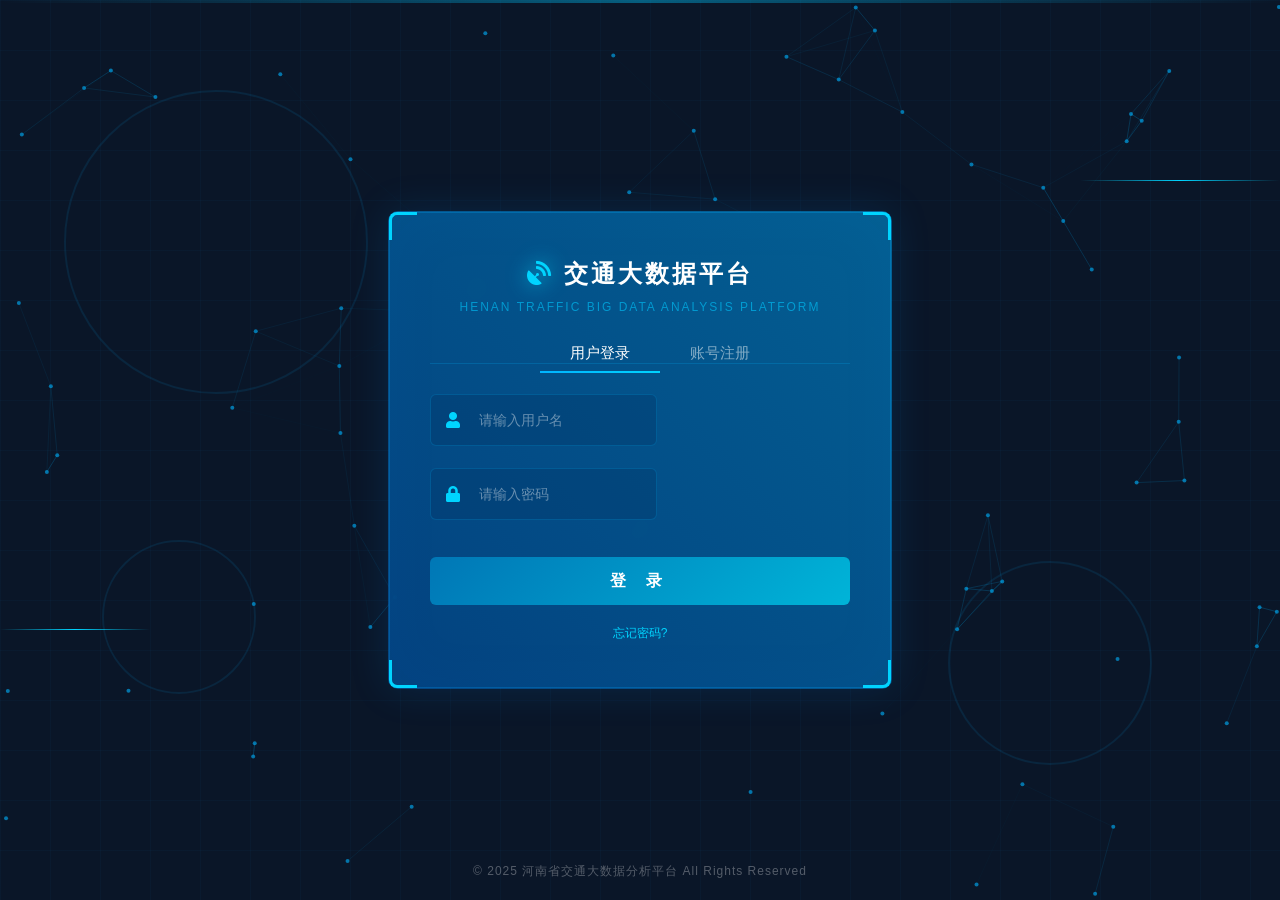
==== src/main/resources/static/login2.html @ 006fa654 "chore: initial commit - 河南省交通大数据分析平台" ====
<!doctype html>
<html>
<head>
    <meta charset="utf-8">
    <title>河南省交通大数据分析平台 - 用户登录</title>
    <meta name="viewport" content="width=device-width, initial-scale=1">
    <link rel="stylesheet" type="text/css" href="https://apps.bdimg.com/libs/bootstrap/3.3.4/css/bootstrap.css">
    <link rel="stylesheet" href="https://cdnjs.cloudflare.com/ajax/libs/font-awesome/5.15.4/css/all.min.css">
    <script src="js/jquery.min.js"></script>
    <script src="https://code.jquery.com/jquery-3.6.0.min.js"></script>

    <style>
        /* 全局样式重置与背景 */
        body, html {
            height: 100%;
            margin: 0;
            padding: 0;
            font-family: "Microsoft YaHei", sans-serif;
            overflow: hidden;
            background: linear-gradient(135deg, #0a1628 0%, #0d2137 50%, #0a1628 100%);
        }

        /* 动态粒子背景容器 */
        #canvas-bg {
            position: absolute;
            top: 0;
            left: 0;
            width: 100%;
            height: 100%;
            z-index: 1;
        }

        /* 网格背景 */
        .grid-bg {
            position: absolute;
            top: 0;
            left: 0;
            width: 100%;
            height: 100%;
            background-image: 
                linear-gradient(rgba(0, 180, 255, 0.03) 1px, transparent 1px),
                linear-gradient(90deg, rgba(0, 180, 255, 0.03) 1px, transparent 1px);
            background-size: 50px 50px;
            z-index: 2;
            pointer-events: none;
        }

        /* 扫描线动画 */
        .scan-line {
            position: absolute;
            top: 0;
            left: 0;
            width: 100%;
            height: 3px;
            background: linear-gradient(90deg, transparent, rgba(0, 200, 255, 0.4), transparent);
            animation: scanLine 4s linear infinite;
            z-index: 3;
            pointer-events: none;
        }

        @keyframes scanLine {
            0% { top: 0; opacity: 0; }
            10% { opacity: 1; }
            90% { opacity: 1; }
            100% { top: 100%; opacity: 0; }
        }

        /* 登录框主体容器 */
        .login-container {
            position: absolute;
            top: 50%;
            left: 50%;
            transform: translate(-50%, -50%);
            width: 420px;
            z-index: 10;
            padding: 45px 40px;
            background: rgba(8, 24, 48, 0.85);
            border: 1px solid rgba(0, 180, 255, 0.3);
            border-radius: 8px;
            box-shadow: 
                0 0 40px rgba(0, 150, 255, 0.15),
                inset 0 0 60px rgba(0, 100, 200, 0.05);
            backdrop-filter: blur(10px);
        }

        /* 发光边框动画 */
        .login-container::before {
            content: "";
            position: absolute;
            top: -2px;
            left: -2px;
            right: -2px;
            bottom: -2px;
            background: linear-gradient(45deg, #00b4ff, #0066cc, #00b4ff, #0066cc);
            background-size: 400% 400%;
            border-radius: 10px;
            z-index: -1;
            animation: glowBorder 3s ease infinite;
            opacity: 0.5;
        }

        @keyframes glowBorder {
            0%, 100% { background-position: 0% 50%; }
            50% { background-position: 100% 50%; }
        }

        /* 四角装饰 */
        .corner {
            position: absolute;
            width: 25px;
            height: 25px;
            border-color: #00d4ff;
            border-style: solid;
        }
        .corner-tl { top: -1px; left: -1px; border-width: 3px 0 0 3px; border-radius: 8px 0 0 0; }
        .corner-tr { top: -1px; right: -1px; border-width: 3px 3px 0 0; border-radius: 0 8px 0 0; }
        .corner-bl { bottom: -1px; left: -1px; border-width: 0 0 3px 3px; border-radius: 0 0 0 8px; }
        .corner-br { bottom: -1px; right: -1px; border-width: 0 3px 3px 0; border-radius: 0 0 8px 0; }

        /* 标题样式 */
        .header-title {
            text-align: center;
            color: #fff;
            font-size: 24px;
            font-weight: 600;
            margin-bottom: 10px;
            letter-spacing: 3px;
        }

        .header-title i {
            color: #00d4ff;
            margin-right: 10px;
            text-shadow: 0 0 20px rgba(0, 212, 255, 0.8);
        }

        .header-subtitle {
            text-align: center;
            color: rgba(0, 200, 255, 0.6);
            font-size: 12px;
            margin-bottom: 30px;
            letter-spacing: 2px;
        }

        /* Tab 切换 */
        .nav-tabs {
            border-bottom: 1px solid rgba(0, 180, 255, 0.2);
            margin-bottom: 30px;
            display: flex;
            justify-content: center;
        }

        .nav-tabs > li {
            float: none;
            display: inline-block;
        }

        .nav-tabs > li > a {
            color: rgba(255, 255, 255, 0.5);
            background: transparent;
            border: none;
            font-size: 15px;
            padding: 12px 30px;
            transition: all 0.3s;
            position: relative;
        }

        .nav-tabs > li > a::after {
            content: "";
            position: absolute;
            bottom: 0;
            left: 50%;
            width: 0;
            height: 2px;
            background: linear-gradient(90deg, #00b4ff, #00d4ff);
            transition: all 0.3s;
            transform: translateX(-50%);
        }

        .nav-tabs > li > a:hover,
        .nav-tabs > li.active > a {
            color: #fff;
            background: transparent;
            border: none;
        }

        .nav-tabs > li.active > a::after,
        .nav-tabs > li > a:hover::after {
            width: 100%;
        }

        /* 表单输入框样式 */
        .form-group {
            position: relative;
            margin-bottom: 22px;
        }

        .form-control {
            background: rgba(0, 50, 100, 0.3);
            border: 1px solid rgba(0, 180, 255, 0.2);
            color: #fff;
            height: 48px;
            padding-left: 48px;
            border-radius: 6px;
            font-size: 14px;
            transition: all 0.3s;
        }

        .form-control::placeholder {
            color: rgba(255, 255, 255, 0.4);
        }

        .form-control:focus {
            border-color: #00d4ff;
            box-shadow: 0 0 20px rgba(0, 212, 255, 0.2), inset 0 0 20px rgba(0, 150, 255, 0.1);
            background: rgba(0, 60, 120, 0.4);
            outline: none;
        }

        /* 输入框图标 */
        .input-icon {
            position: absolute;
            left: 16px;
            top: 50%;
            transform: translateY(-50%);
            color: #00d4ff;
            font-size: 16px;
            z-index: 2;
            transition: all 0.3s;
        }

        .form-control:focus + .input-icon,
        .form-group:focus-within .input-icon {
            color: #fff;
            text-shadow: 0 0 10px #00d4ff;
        }

        /* 按钮样式 */
        .btn-submit {
            width: 100%;
            height: 48px;
            background: linear-gradient(135deg, #0077b6, #00b4d8);
            border: none;
            color: white;
            font-size: 16px;
            font-weight: 600;
            letter-spacing: 8px;
            margin-top: 15px;
            border-radius: 6px;
            position: relative;
            overflow: hidden;
            transition: all 0.3s;
            cursor: pointer;
        }

        .btn-submit::before {
            content: "";
            position: absolute;
            top: 0;
            left: -100%;
            width: 100%;
            height: 100%;
            background: linear-gradient(90deg, transparent, rgba(255, 255, 255, 0.2), transparent);
            transition: left 0.5s;
        }

        .btn-submit:hover {
            background: linear-gradient(135deg, #00b4d8, #0077b6);
            box-shadow: 0 5px 25px rgba(0, 180, 216, 0.4);
            transform: translateY(-2px);
        }

        .btn-submit:hover::before {
            left: 100%;
        }

        .btn-submit:active {
            transform: translateY(0);
        }

        /* 底部文字 */
        .footer-links {
            margin-top: 20px;
            text-align: center;
            color: rgba(255, 255, 255, 0.4);
            font-size: 12px;
        }

        .footer-links a {
            color: #00d4ff;
            text-decoration: none;
            transition: all 0.3s;
            cursor: pointer;
        }

        .footer-links a:hover {
            color: #fff;
            text-shadow: 0 0 10px #00d4ff;
        }

        /* 装饰元素 - 浮动圆环 */
        .floating-ring {
            position: absolute;
            border: 2px solid rgba(0, 180, 255, 0.1);
            border-radius: 50%;
            pointer-events: none;
            z-index: 4;
        }

        .ring1 {
            width: 300px;
            height: 300px;
            top: 10%;
            left: 5%;
            animation: floatRing 8s ease-in-out infinite;
        }

        .ring2 {
            width: 200px;
            height: 200px;
            bottom: 15%;
            right: 10%;
            animation: floatRing 6s ease-in-out infinite reverse;
        }

        .ring3 {
            width: 150px;
            height: 150px;
            top: 60%;
            left: 8%;
            animation: floatRing 10s ease-in-out infinite;
        }

        @keyframes floatRing {
            0%, 100% { transform: translate(0, 0) rotate(0deg); opacity: 0.3; }
            50% { transform: translate(20px, -20px) rotate(180deg); opacity: 0.6; }
        }

        /* 数据流装饰线 */
        .data-line {
            position: absolute;
            height: 1px;
            background: linear-gradient(90deg, transparent, #00d4ff, transparent);
            z-index: 4;
            pointer-events: none;
        }

        .line1 {
            width: 200px;
            top: 20%;
            right: 0;
            animation: dataFlow 3s linear infinite;
        }

        .line2 {
            width: 150px;
            bottom: 30%;
            left: 0;
            animation: dataFlow 4s linear infinite reverse;
        }

        @keyframes dataFlow {
            0% { opacity: 0; transform: translateX(-50px); }
            50% { opacity: 1; }
            100% { opacity: 0; transform: translateX(50px); }
        }

        /* 隐藏类 */
        .hide {
            display: none;
        }

        /* 版权信息 */
        .copyright {
            position: absolute;
            bottom: 20px;
            left: 50%;
            transform: translateX(-50%);
            color: rgba(255, 255, 255, 0.3);
            font-size: 12px;
            z-index: 10;
            letter-spacing: 1px;
        }
    </style>
</head>
<body>

<canvas id="canvas-bg"></canvas>
<div class="grid-bg"></div>
<div class="scan-line"></div>

<!-- 装饰元素 -->
<div class="floating-ring ring1"></div>
<div class="floating-ring ring2"></div>
<div class="floating-ring ring3"></div>
<div class="data-line line1"></div>
<div class="data-line line2"></div>

<div class="login-container">
    <div class="corner corner-tl"></div>
    <div class="corner corner-tr"></div>
    <div class="corner corner-bl"></div>
    <div class="corner corner-br"></div>

    <div class="header-title">
        <i class="fas fa-satellite-dish"></i>交通大数据平台
    </div>
    <div class="header-subtitle">HENAN TRAFFIC BIG DATA ANALYSIS PLATFORM</div>

    <ul class="nav nav-tabs">
        <li class="active" id="tab-login"><a onclick="switchTab('login')">用户登录</a></li>
        <li id="tab-register"><a onclick="switchTab('register')">账号注册</a></li>
    </ul>

    <form id="login-form">
        <div class="form-group">
            <input type="text" class="form-control" placeholder="请输入用户名">
            <i class="fas fa-user input-icon"></i>
        </div>
        <div class="form-group">
            <input type="password" class="form-control" placeholder="请输入密码">
            <i class="fas fa-lock input-icon"></i>
        </div>
        <button type="button" class="btn btn-submit" onclick="handleLogin()">登 录</button>
        <div class="footer-links">
            <a>忘记密码?</a>
        </div>
    </form>

    <form id="register-form" class="hide">
        <div class="form-group">
            <input type="text" class="form-control" placeholder="设置用户名">
            <i class="fas fa-user input-icon"></i>
        </div>
        <div class="form-group">
            <input type="password" class="form-control" placeholder="设置密码">
            <i class="fas fa-lock input-icon"></i>
        </div>
        <div class="form-group">
            <input type="password" class="form-control" placeholder="确认密码">
            <i class="fas fa-check-circle input-icon"></i>
        </div>
        <button type="button" class="btn btn-submit" onclick="handleRegister()">注 册</button>
        <div class="footer-links">
            注册即代表同意 <a>《平台使用协议》</a>
        </div>
    </form>
</div>

<div class="copyright">© 2025 河南省交通大数据分析平台 All Rights Reserved</div>

<script>
    // 切换登录/注册 Tab
    function switchTab(type) {
        if (type === 'login') {
            $('#tab-login').addClass('active');
            $('#tab-register').removeClass('active');
            $('#login-form').fadeIn(300).removeClass('hide');
            $('#register-form').hide();
        } else {
            $('#tab-register').addClass('active');
            $('#tab-login').removeClass('active');
            $('#register-form').fadeIn(300).removeClass('hide');
            $('#login-form').hide();
        }
    }

    // 真实登录逻辑
    function handleLogin() {
        var username = $('#login-form input[type="text"]').val();
        var password = $('#login-form input[type="password"]').val();

        if(!username || !password) {
            alert("请输入用户名和密码");
            return;
        }

        var $btn = $('#login-form .btn-submit');
        $btn.text('登录中...').css('opacity', '0.7');

        $.ajax({
            url: "/loginAction",
            type: "POST",
            data: {
                username: username,
                password: password
            },
            success: function(res) {
                if (res.success) {
                    window.location.href = 'index.html';
                } else {
                    alert(res.msg);
                    $btn.text('登 录').css('opacity', '1');
                }
            },
            error: function() {
                alert("服务器连接失败");
                $btn.text('登 录').css('opacity', '1');
            }
        });
    }

    // 真实注册逻辑
    function handleRegister() {
        var username = $('#register-form input[type="text"]').eq(0).val();
        var password = $('#register-form input[type="password"]').eq(0).val();
        var confirm  = $('#register-form input[type="password"]').eq(1).val();

        if (password !== confirm) {
            alert("两次密码输入不一致");
            return;
        }

        $.ajax({
            url: "/registerAction",
            type: "POST",
            data: {
                username: username,
                password: password
            },
            success: function(res) {
                alert(res.msg);
                if(res.success) {
                    switchTab('login');
                }
            },
            error: function() {
                alert("注册请求失败");
            }
        });
    }

    // 粒子背景特效
    $(document).ready(function() {
        var canvas = document.getElementById("canvas-bg");
        var ctx = canvas.getContext("2d");
        var w = canvas.width = window.innerWidth;
        var h = canvas.height = window.innerHeight;
        var particles = [];
        var properties = {
            bgColor: 'rgba(10, 22, 40, 1)',
            particleColor: 'rgba(0, 180, 255, 0.6)',
            particleRadius: 2,
            particleCount: 80,
            lineLength: 120,
            particleLife: 5
        };

        window.onresize = function() {
            w = canvas.width = window.innerWidth;
            h = canvas.height = window.innerHeight;
        };

        class Particle {
            constructor() {
                this.x = Math.random() * w;
                this.y = Math.random() * h;
                this.velocityX = (Math.random() - 0.5) * properties.particleLife * 0.2;
                this.velocityY = (Math.random() - 0.5) * properties.particleLife * 0.2;
            }
            position() {
                if (this.x + this.velocityX > w || this.x + this.velocityX < 0) this.velocityX *= -1;
                if (this.y + this.velocityY > h || this.y + this.velocityY < 0) this.velocityY *= -1;
                this.x += this.velocityX;
                this.y += this.velocityY;
            }
            reDraw() {
                ctx.beginPath();
                ctx.arc(this.x, this.y, properties.particleRadius, 0, Math.PI * 2);
                ctx.closePath();
                ctx.fillStyle = properties.particleColor;
                ctx.fill();
            }
        }

        function reDrawBackground() {
            ctx.fillStyle = properties.bgColor;
            ctx.fillRect(0, 0, w, h);
        }

        function drawLines() {
            for (var i = 0; i < particles.length; i++) {
                for (var j = i + 1; j < particles.length; j++) {
                    var dx = particles[i].x - particles[j].x;
                    var dy = particles[i].y - particles[j].y;
                    var length = Math.sqrt(dx * dx + dy * dy);
                    if (length < properties.lineLength) {
                        var opacity = (1 - length / properties.lineLength) * 0.5;
                        ctx.lineWidth = 0.5;
                        ctx.strokeStyle = 'rgba(0, 180, 255, ' + opacity + ')';
                        ctx.beginPath();
                        ctx.moveTo(particles[i].x, particles[i].y);
                        ctx.lineTo(particles[j].x, particles[j].y);
                        ctx.stroke();
                    }
                }
            }
        }

        function reDrawParticles() {
            for (var i in particles) {
                particles[i].position();
                particles[i].reDraw();
            }
        }

        function loop() {
            reDrawBackground();
            reDrawParticles();
            drawLines();
            requestAnimationFrame(loop);
        }

        function init() {
            for (var i = 0; i < properties.particleCount; i++) {
                particles.push(new Particle());
            }
            loop();
        }

        init();
    });
</script>
</body>
</html>
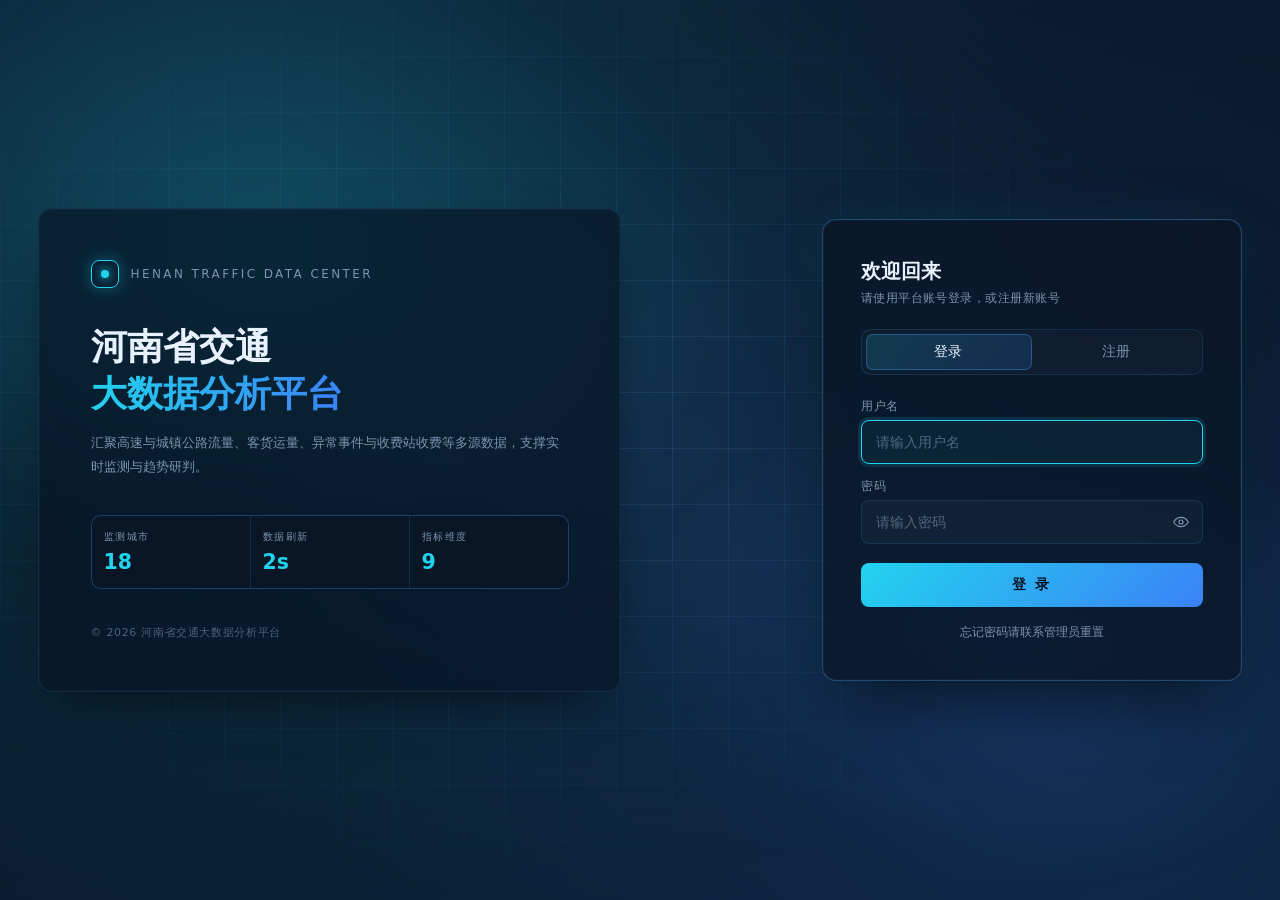
==== commit 951a4563: "feat: add JWT authentication and password hashing" ====
--- a/src/main/resources/static/login2.html
+++ b/src/main/resources/static/login2.html
@@ -1,624 +1,742 @@
 <!doctype html>
-<html>
+<html lang="zh-CN">
 <head>
     <meta charset="utf-8">
-    <title>河南省交通大数据分析平台 - 用户登录</title>
-    <meta name="viewport" content="width=device-width, initial-scale=1">
-    <link rel="stylesheet" type="text/css" href="https://apps.bdimg.com/libs/bootstrap/3.3.4/css/bootstrap.css">
-    <link rel="stylesheet" href="https://cdnjs.cloudflare.com/ajax/libs/font-awesome/5.15.4/css/all.min.css">
-    <script src="js/jquery.min.js"></script>
-    <script src="https://code.jquery.com/jquery-3.6.0.min.js"></script>
-
+    <title>河南省交通大数据分析平台 · 登录</title>
+    <meta name="viewport" content="width=device-width, initial-scale=1, viewport-fit=cover">
+    <meta name="theme-color" content="#050d1a">
     <style>
-        /* 全局样式重置与背景 */
-        body, html {
+        :root {
+            --bg-deep: #050d1a;
+            --line: rgba(80, 170, 255, 0.14);
+            --line-strong: rgba(80, 170, 255, 0.32);
+            --cyan: #22d3ee;
+            --cyan-soft: rgba(34, 211, 238, 0.12);
+            --blue: #3b82f6;
+            --text: #e8f2ff;
+            --text-dim: #7d93ad;
+            --danger: #f87171;
+            --ok: #34d399;
+            --radius: 14px;
+            --ease: cubic-bezier(0.22, 1, 0.36, 1);
+        }
+
+        * { box-sizing: border-box; margin: 0; padding: 0; }
+
+        html, body {
             height: 100%;
-            margin: 0;
-            padding: 0;
-            font-family: "Microsoft YaHei", sans-serif;
+            font-family: "Microsoft YaHei", "PingFang SC", "Hiragino Sans GB", system-ui, sans-serif;
+            background: var(--bg-deep);
+            color: var(--text);
             overflow: hidden;
-            background: linear-gradient(135deg, #0a1628 0%, #0d2137 50%, #0a1628 100%);
-        }
-
-        /* 动态粒子背景容器 */
-        #canvas-bg {
-            position: absolute;
-            top: 0;
-            left: 0;
-            width: 100%;
-            height: 100%;
-            z-index: 1;
-        }
-
-        /* 网格背景 */
-        .grid-bg {
-            position: absolute;
-            top: 0;
-            left: 0;
-            width: 100%;
-            height: 100%;
-            background-image: 
-                linear-gradient(rgba(0, 180, 255, 0.03) 1px, transparent 1px),
-                linear-gradient(90deg, rgba(0, 180, 255, 0.03) 1px, transparent 1px);
-            background-size: 50px 50px;
-            z-index: 2;
-            pointer-events: none;
-        }
-
-        /* 扫描线动画 */
-        .scan-line {
-            position: absolute;
-            top: 0;
-            left: 0;
-            width: 100%;
-            height: 3px;
-            background: linear-gradient(90deg, transparent, rgba(0, 200, 255, 0.4), transparent);
-            animation: scanLine 4s linear infinite;
-            z-index: 3;
-            pointer-events: none;
-        }
-
-        @keyframes scanLine {
-            0% { top: 0; opacity: 0; }
-            10% { opacity: 1; }
-            90% { opacity: 1; }
-            100% { top: 100%; opacity: 0; }
-        }
-
-        /* 登录框主体容器 */
-        .login-container {
-            position: absolute;
-            top: 50%;
-            left: 50%;
-            transform: translate(-50%, -50%);
-            width: 420px;
-            z-index: 10;
-            padding: 45px 40px;
-            background: rgba(8, 24, 48, 0.85);
-            border: 1px solid rgba(0, 180, 255, 0.3);
-            border-radius: 8px;
-            box-shadow: 
-                0 0 40px rgba(0, 150, 255, 0.15),
-                inset 0 0 60px rgba(0, 100, 200, 0.05);
-            backdrop-filter: blur(10px);
-        }
-
-        /* 发光边框动画 */
-        .login-container::before {
+            -webkit-font-smoothing: antialiased;
+        }
+
+        /* ── 单一背景场：覆盖整个画面 ───────────────── */
+        .bg-field {
+            position: fixed;
+            inset: 0;
+            z-index: 0;
+            background:
+                radial-gradient(ellipse 65% 55% at 22% 28%, rgba(34, 211, 238, 0.14), transparent 58%),
+                radial-gradient(ellipse 55% 48% at 78% 72%, rgba(59, 130, 246, 0.13), transparent 56%),
+                radial-gradient(ellipse 48% 42% at 50% 50%, rgba(99, 102, 241, 0.07), transparent 70%),
+                linear-gradient(168deg, #0b1a2e 0%, #081524 48%, #0a1e33 100%);
+        }
+
+        /* 网格纹理：整体覆盖，不依附任何一侧 */
+        .bg-field::before {
             content: "";
             position: absolute;
-            top: -2px;
-            left: -2px;
-            right: -2px;
-            bottom: -2px;
-            background: linear-gradient(45deg, #00b4ff, #0066cc, #00b4ff, #0066cc);
-            background-size: 400% 400%;
-            border-radius: 10px;
-            z-index: -1;
-            animation: glowBorder 3s ease infinite;
-            opacity: 0.5;
-        }
-
-        @keyframes glowBorder {
-            0%, 100% { background-position: 0% 50%; }
-            50% { background-position: 100% 50%; }
-        }
-
-        /* 四角装饰 */
-        .corner {
-            position: absolute;
-            width: 25px;
-            height: 25px;
-            border-color: #00d4ff;
-            border-style: solid;
-        }
-        .corner-tl { top: -1px; left: -1px; border-width: 3px 0 0 3px; border-radius: 8px 0 0 0; }
-        .corner-tr { top: -1px; right: -1px; border-width: 3px 3px 0 0; border-radius: 0 8px 0 0; }
-        .corner-bl { bottom: -1px; left: -1px; border-width: 0 0 3px 3px; border-radius: 0 0 0 8px; }
-        .corner-br { bottom: -1px; right: -1px; border-width: 0 3px 3px 0; border-radius: 0 0 8px 0; }
-
-        /* 标题样式 */
-        .header-title {
-            text-align: center;
-            color: #fff;
-            font-size: 24px;
-            font-weight: 600;
-            margin-bottom: 10px;
-            letter-spacing: 3px;
-        }
-
-        .header-title i {
-            color: #00d4ff;
-            margin-right: 10px;
-            text-shadow: 0 0 20px rgba(0, 212, 255, 0.8);
-        }
-
-        .header-subtitle {
-            text-align: center;
-            color: rgba(0, 200, 255, 0.6);
-            font-size: 12px;
-            margin-bottom: 30px;
-            letter-spacing: 2px;
-        }
-
-        /* Tab 切换 */
-        .nav-tabs {
-            border-bottom: 1px solid rgba(0, 180, 255, 0.2);
-            margin-bottom: 30px;
-            display: flex;
-            justify-content: center;
-        }
-
-        .nav-tabs > li {
-            float: none;
-            display: inline-block;
-        }
-
-        .nav-tabs > li > a {
-            color: rgba(255, 255, 255, 0.5);
-            background: transparent;
-            border: none;
-            font-size: 15px;
-            padding: 12px 30px;
-            transition: all 0.3s;
-            position: relative;
-        }
-
-        .nav-tabs > li > a::after {
+            inset: 0;
+            background-image:
+                linear-gradient(var(--line) 1px, transparent 1px),
+                linear-gradient(90deg, var(--line) 1px, transparent 1px);
+            background-size: 56px 56px;
+            mask-image: radial-gradient(ellipse 75% 70% at 40% 45%, #000 10%, transparent 78%);
+            -webkit-mask-image: radial-gradient(ellipse 75% 70% at 40% 45%, #000 10%, transparent 78%);
+        }
+
+        /* 极光漂移 */
+        .bg-field::after {
             content: "";
             position: absolute;
-            bottom: 0;
-            left: 50%;
-            width: 0;
-            height: 2px;
-            background: linear-gradient(90deg, #00b4ff, #00d4ff);
-            transition: all 0.3s;
-            transform: translateX(-50%);
-        }
-
-        .nav-tabs > li > a:hover,
-        .nav-tabs > li.active > a {
-            color: #fff;
+            inset: -20%;
+            background:
+                radial-gradient(circle at 28% 32%, rgba(34, 211, 238, 0.18), transparent 52%),
+                radial-gradient(circle at 74% 68%, rgba(59, 130, 246, 0.16), transparent 50%);
+            filter: blur(60px);
+            animation: auroraDrift 22s ease-in-out infinite alternate;
+        }
+
+        @keyframes auroraDrift {
+            0%   { transform: translate3d(-4%, -3%, 0) scale(1.02); opacity: 0.72; }
+            50%  { transform: translate3d(3%, 4%, 0)   scale(1.09); opacity: 0.95; }
+            100% { transform: translate3d(-2%, 5%, 0)  scale(1.04); opacity: 0.82; }
+        }
+
+        /* ── 主容器：横向排列两张卡片 ───────────────── */
+        .stage {
+            position: relative;
+            z-index: 1;
+            height: 100vh;
+            height: 100dvh;
+            display: grid;
+            grid-template-columns: 1fr 1fr;
+            align-items: center;
+            padding: clamp(20px, 3vw, 56px);
+            gap: clamp(16px, 3vw, 48px);
+        }
+
+        /* ── 左侧品牌卡 ───────────────────────────── */
+        .brand-card {
+            padding: clamp(28px, 4vw, 56px);
+            background: rgba(8, 20, 36, 0.68);
+            border: 1px solid var(--line);
+            border-radius: var(--radius);
+            backdrop-filter: blur(18px) saturate(1.1);
+            -webkit-backdrop-filter: blur(18px) saturate(1.1);
+            box-shadow: 0 20px 50px -24px rgba(0, 0, 0, 0.75),
+                        0 0 0 1px rgba(255, 255, 255, 0.02) inset;
+            display: flex;
+            flex-direction: column;
+            justify-content: space-between;
+            gap: clamp(20px, 3vw, 36px);
+        }
+
+        .brand-top {
+            display: flex;
+            align-items: center;
+            gap: 12px;
+            font-size: 12px;
+            letter-spacing: 0.2em;
+            color: var(--text-dim);
+            text-transform: uppercase;
+        }
+
+        .brand-mark {
+            width: 28px;
+            height: 28px;
+            border: 1.5px solid var(--cyan);
+            border-radius: 8px;
+            display: grid;
+            place-items: center;
+            box-shadow: 0 0 16px rgba(34, 211, 238, 0.32);
+        }
+
+        .brand-mark span {
+            width: 8px;
+            height: 8px;
+            border-radius: 50%;
+            background: var(--cyan);
+            box-shadow: 0 0 10px var(--cyan);
+        }
+
+        .brand-main h1 {
+            font-size: clamp(22px, 2.8vw, 36px);
+            font-weight: 600;
+            line-height: 1.3;
+            margin-bottom: 14px;
+        }
+
+        .brand-main h1 em {
+            font-style: normal;
+            background: linear-gradient(96deg, var(--cyan), var(--blue));
+            -webkit-background-clip: text;
+            background-clip: text;
+            color: transparent;
+        }
+
+        .brand-main p {
+            font-size: clamp(12px, 1vw, 14px);
+            line-height: 1.85;
+            color: var(--text-dim);
+            max-width: 38em;
+        }
+
+        .metrics {
+            display: grid;
+            grid-template-columns: repeat(3, 1fr);
+            gap: 1px;
+            background: var(--line);
+            border: 1px solid var(--line);
+            border-radius: 10px;
+            overflow: hidden;
+        }
+
+        .metric {
+            background: rgba(6, 14, 26, 0.75);
+            padding: 14px 12px;
+        }
+
+        .metric dt {
+            font-size: 10px;
+            letter-spacing: 0.16em;
+            color: var(--text-dim);
+            margin-bottom: 6px;
+        }
+
+        .metric dd {
+            font-size: clamp(16px, 1.6vw, 22px);
+            font-weight: 600;
+            font-variant-numeric: tabular-nums;
+            color: var(--cyan);
+            margin: 0;
+        }
+
+        .brand-foot {
+            font-size: 11px;
+            color: rgba(125, 147, 173, 0.6);
+            letter-spacing: 0.06em;
+        }
+
+        /* ── 右侧登录卡 ───────────────────────────── */
+        .login-card {
+            padding: clamp(26px, 3vw, 38px);
+            background: rgba(10, 22, 38, 0.78);
+            border: 1px solid var(--line-strong);
+            border-radius: var(--radius);
+            backdrop-filter: blur(20px) saturate(1.15);
+            -webkit-backdrop-filter: blur(20px) saturate(1.15);
+            box-shadow: 0 24px 64px -20px rgba(0, 0, 0, 0.82),
+                        0 0 0 1px rgba(255, 255, 255, 0.03) inset,
+                        0 0 48px -12px rgba(34, 211, 238, 0.16);
+            max-width: 420px;
+            width: 100%;
+            margin-left: auto;
+        }
+
+        .card-header {
+            margin-bottom: 22px;
+        }
+
+        .card-header h2 {
+            font-size: 20px;
+            font-weight: 600;
+            margin-bottom: 5px;
+        }
+
+        .card-header .sub {
+            font-size: 12px;
+            color: var(--text-dim);
+            letter-spacing: 0.04em;
+        }
+
+        /* Tab 切换 */
+        .tabs {
+            position: relative;
+            display: grid;
+            grid-template-columns: 1fr 1fr;
+            gap: 4px;
+            padding: 4px;
+            margin-bottom: 24px;
+            background: rgba(255, 255, 255, 0.025);
+            border: 1px solid var(--line);
+            border-radius: 10px;
+        }
+
+        .tabs-thumb {
+            position: absolute;
+            top: 4px;
+            left: 4px;
+            width: calc(50% - 4px);
+            height: calc(100% - 8px);
+            background: linear-gradient(135deg, rgba(34, 211, 238, 0.16), rgba(59, 130, 246, 0.16));
+            border: 1px solid var(--line-strong);
+            border-radius: 7px;
+            transition: transform 0.32s var(--ease);
+        }
+
+        .tabs[data-active="register"] .tabs-thumb {
+            transform: translateX(calc(100% + 4px));
+        }
+
+        .tabs button {
+            position: relative;
+            z-index: 1;
+            appearance: none;
+            border: 0;
             background: transparent;
-            border: none;
-        }
-
-        .nav-tabs > li.active > a::after,
-        .nav-tabs > li > a:hover::after {
+            color: var(--text-dim);
+            font: inherit;
+            font-size: 13.5px;
+            padding: 9px 0;
+            cursor: pointer;
+            border-radius: 7px;
+            transition: color 0.24s;
+        }
+
+        .tabs button[aria-selected="true"] { color: var(--text); }
+        .tabs button:focus-visible { outline: 2px solid var(--cyan); outline-offset: 2px; }
+
+        /* 表单 */
+        .form { display: none; }
+        .form.is-active { display: block; }
+
+        .field {
+            position: relative;
+            margin-bottom: 15px;
+        }
+
+        .field label {
+            display: block;
+            margin-bottom: 6px;
+            font-size: 11.5px;
+            letter-spacing: 0.08em;
+            color: var(--text-dim);
+        }
+
+        .field input {
             width: 100%;
-        }
-
-        /* 表单输入框样式 */
-        .form-group {
+            height: 44px;
+            padding: 0 42px 0 14px;
+            font: inherit;
+            font-size: 14px;
+            color: var(--text);
+            background: rgba(255, 255, 255, 0.03);
+            border: 1px solid var(--line);
+            border-radius: 8px;
+            transition: border-color 0.2s, background 0.2s, box-shadow 0.2s;
+        }
+
+        .field input::placeholder { color: rgba(125, 147, 173, 0.6); }
+
+        .field input:focus {
+            outline: none;
+            border-color: var(--cyan);
+            background: rgba(34, 211, 238, 0.055);
+            box-shadow: 0 0 0 3px var(--cyan-soft);
+        }
+
+        .field input[aria-invalid="true"] {
+            border-color: var(--danger);
+            box-shadow: 0 0 0 3px rgba(248, 113, 113, 0.12);
+        }
+
+        .toggle-password {
+            position: absolute;
+            right: 6px;
+            bottom: 6px;
+            width: 32px;
+            height: 32px;
+            display: grid;
+            place-items: center;
+            border: 0;
+            border-radius: 6px;
+            background: transparent;
+            color: var(--text-dim);
+            cursor: pointer;
+            transition: color 0.2s, background 0.2s;
+        }
+
+        .toggle-password:hover { color: var(--cyan); background: rgba(34, 211, 238, 0.07); }
+        .toggle-password:focus-visible { outline: 2px solid var(--cyan); outline-offset: 1px; }
+
+        /* 密码强度 */
+        .strength {
+            display: grid;
+            grid-template-columns: repeat(4, 1fr);
+            gap: 3px;
+            margin-top: 7px;
+            height: 2.5px;
+        }
+
+        .strength i {
+            background: rgba(255, 255, 255, 0.07);
+            border-radius: 2px;
+            transition: background 0.3s;
+        }
+
+        .strength[data-score="1"] i:nth-child(-n+1) { background: var(--danger); }
+        .strength[data-score="2"] i:nth-child(-n+2) { background: #fbbf24; }
+        .strength[data-score="3"] i:nth-child(-n+3) { background: #60a5fa; }
+        .strength[data-score="4"] i { background: var(--ok); }
+
+        /* 页内消息 */
+        .msg {
+            display: none;
+            align-items: flex-start;
+            gap: 7px;
+            margin-bottom: 12px;
+            padding: 9px 11px;
+            font-size: 12px;
+            line-height: 1.55;
+            border-radius: 7px;
+            border: 1px solid transparent;
+        }
+
+        .msg.is-visible { display: flex; }
+        .msg[data-type="error"] {
+            color: #fecaca;
+            background: rgba(248, 113, 113, 0.08);
+            border-color: rgba(248, 113, 113, 0.25);
+        }
+        .msg[data-type="success"] {
+            color: #bbf7d0;
+            background: rgba(52, 211, 153, 0.08);
+            border-color: rgba(52, 211, 153, 0.25);
+        }
+
+        /* 提交按钮 */
+        .submit {
             position: relative;
-            margin-bottom: 22px;
-        }
-
-        .form-control {
-            background: rgba(0, 50, 100, 0.3);
-            border: 1px solid rgba(0, 180, 255, 0.2);
-            color: #fff;
-            height: 48px;
-            padding-left: 48px;
-            border-radius: 6px;
+            width: 100%;
+            height: 44px;
+            margin-top: 4px;
+            border: 0;
+            border-radius: 8px;
+            font: inherit;
             font-size: 14px;
-            transition: all 0.3s;
-        }
-
-        .form-control::placeholder {
-            color: rgba(255, 255, 255, 0.4);
-        }
-
-        .form-control:focus {
-            border-color: #00d4ff;
-            box-shadow: 0 0 20px rgba(0, 212, 255, 0.2), inset 0 0 20px rgba(0, 150, 255, 0.1);
-            background: rgba(0, 60, 120, 0.4);
-            outline: none;
-        }
-
-        /* 输入框图标 */
-        .input-icon {
-            position: absolute;
-            left: 16px;
-            top: 50%;
-            transform: translateY(-50%);
-            color: #00d4ff;
-            font-size: 16px;
-            z-index: 2;
-            transition: all 0.3s;
-        }
-
-        .form-control:focus + .input-icon,
-        .form-group:focus-within .input-icon {
-            color: #fff;
-            text-shadow: 0 0 10px #00d4ff;
-        }
-
-        /* 按钮样式 */
-        .btn-submit {
-            width: 100%;
-            height: 48px;
-            background: linear-gradient(135deg, #0077b6, #00b4d8);
-            border: none;
-            color: white;
-            font-size: 16px;
             font-weight: 600;
-            letter-spacing: 8px;
-            margin-top: 15px;
-            border-radius: 6px;
-            position: relative;
+            letter-spacing: 0.14em;
+            color: #04121f;
+            background: linear-gradient(135deg, var(--cyan), var(--blue));
+            cursor: pointer;
             overflow: hidden;
-            transition: all 0.3s;
+            transition: transform 0.18s var(--ease), box-shadow 0.24s, filter 0.2s;
+        }
+
+        .submit:hover:not(:disabled) {
+            transform: translateY(-1px);
+            box-shadow: 0 8px 22px -6px rgba(34, 211, 238, 0.45);
+        }
+
+        .submit:active:not(:disabled) { transform: translateY(0); }
+        .submit:focus-visible { outline: 2px solid var(--cyan); outline-offset: 3px; }
+        .submit:disabled { cursor: not-allowed; filter: grayscale(0.4) brightness(0.82); }
+
+        .submit .spinner {
+            display: none;
+            width: 14px;
+            height: 14px;
+            margin-right: 7px;
+            vertical-align: -2px;
+            border: 2px solid rgba(4, 18, 31, 0.32);
+            border-top-color: #04121f;
+            border-radius: 50%;
+            animation: spin 0.7s linear infinite;
+        }
+
+        .submit.is-loading .spinner { display: inline-block; }
+
+        @keyframes spin { to { transform: rotate(360deg); } }
+
+        .hint {
+            margin: 16px 0 0;
+            font-size: 11.5px;
+            line-height: 1.65;
+            text-align: center;
+            color: var(--text-dim);
+        }
+
+        .hint a {
+            color: var(--cyan);
+            text-decoration: none;
+            border-bottom: 1px solid transparent;
+            transition: border-color 0.2s;
             cursor: pointer;
         }
 
-        .btn-submit::before {
-            content: "";
-            position: absolute;
-            top: 0;
-            left: -100%;
-            width: 100%;
-            height: 100%;
-            background: linear-gradient(90deg, transparent, rgba(255, 255, 255, 0.2), transparent);
-            transition: left 0.5s;
-        }
-
-        .btn-submit:hover {
-            background: linear-gradient(135deg, #00b4d8, #0077b6);
-            box-shadow: 0 5px 25px rgba(0, 180, 216, 0.4);
-            transform: translateY(-2px);
-        }
-
-        .btn-submit:hover::before {
-            left: 100%;
-        }
-
-        .btn-submit:active {
-            transform: translateY(0);
-        }
-
-        /* 底部文字 */
-        .footer-links {
-            margin-top: 20px;
-            text-align: center;
-            color: rgba(255, 255, 255, 0.4);
-            font-size: 12px;
-        }
-
-        .footer-links a {
-            color: #00d4ff;
-            text-decoration: none;
-            transition: all 0.3s;
-            cursor: pointer;
-        }
-
-        .footer-links a:hover {
-            color: #fff;
-            text-shadow: 0 0 10px #00d4ff;
-        }
-
-        /* 装饰元素 - 浮动圆环 */
-        .floating-ring {
-            position: absolute;
-            border: 2px solid rgba(0, 180, 255, 0.1);
-            border-radius: 50%;
-            pointer-events: none;
-            z-index: 4;
-        }
-
-        .ring1 {
-            width: 300px;
-            height: 300px;
-            top: 10%;
-            left: 5%;
-            animation: floatRing 8s ease-in-out infinite;
-        }
-
-        .ring2 {
-            width: 200px;
-            height: 200px;
-            bottom: 15%;
-            right: 10%;
-            animation: floatRing 6s ease-in-out infinite reverse;
-        }
-
-        .ring3 {
-            width: 150px;
-            height: 150px;
-            top: 60%;
-            left: 8%;
-            animation: floatRing 10s ease-in-out infinite;
-        }
-
-        @keyframes floatRing {
-            0%, 100% { transform: translate(0, 0) rotate(0deg); opacity: 0.3; }
-            50% { transform: translate(20px, -20px) rotate(180deg); opacity: 0.6; }
-        }
-
-        /* 数据流装饰线 */
-        .data-line {
-            position: absolute;
-            height: 1px;
-            background: linear-gradient(90deg, transparent, #00d4ff, transparent);
-            z-index: 4;
-            pointer-events: none;
-        }
-
-        .line1 {
-            width: 200px;
-            top: 20%;
-            right: 0;
-            animation: dataFlow 3s linear infinite;
-        }
-
-        .line2 {
-            width: 150px;
-            bottom: 30%;
-            left: 0;
-            animation: dataFlow 4s linear infinite reverse;
-        }
-
-        @keyframes dataFlow {
-            0% { opacity: 0; transform: translateX(-50px); }
-            50% { opacity: 1; }
-            100% { opacity: 0; transform: translateX(50px); }
-        }
-
-        /* 隐藏类 */
-        .hide {
-            display: none;
-        }
-
-        /* 版权信息 */
-        .copyright {
-            position: absolute;
-            bottom: 20px;
-            left: 50%;
-            transform: translateX(-50%);
-            color: rgba(255, 255, 255, 0.3);
-            font-size: 12px;
-            z-index: 10;
-            letter-spacing: 1px;
+        .hint a:hover { border-bottom-color: var(--cyan); }
+
+        /* ── 响应式 ─────────────────────────────── */
+        @media (max-width: 900px) {
+            .stage {
+                grid-template-columns: 1fr;
+                grid-template-rows: auto 1fr;
+                gap: 20px;
+                overflow-y: auto;
+            }
+
+            .brand-card {
+                padding: 22px 20px;
+            }
+
+            .brand-main p,
+            .metrics { display: none; }
+
+            .brand-main h1 { font-size: 20px; margin-bottom: 0; }
+            .brand-foot { display: none; }
+
+            .login-card { margin-left: 0; }
+        }
+
+        @media (prefers-reduced-motion: reduce) {
+            *, *::before, *::after {
+                animation-duration: 0.01ms !important;
+                animation-iteration-count: 1 !important;
+                transition-duration: 0.01ms !important;
+            }
         }
     </style>
 </head>
 <body>
 
-<canvas id="canvas-bg"></canvas>
-<div class="grid-bg"></div>
-<div class="scan-line"></div>
-
-<!-- 装饰元素 -->
-<div class="floating-ring ring1"></div>
-<div class="floating-ring ring2"></div>
-<div class="floating-ring ring3"></div>
-<div class="data-line line1"></div>
-<div class="data-line line2"></div>
-
-<div class="login-container">
-    <div class="corner corner-tl"></div>
-    <div class="corner corner-tr"></div>
-    <div class="corner corner-bl"></div>
-    <div class="corner corner-br"></div>
-
-    <div class="header-title">
-        <i class="fas fa-satellite-dish"></i>交通大数据平台
-    </div>
-    <div class="header-subtitle">HENAN TRAFFIC BIG DATA ANALYSIS PLATFORM</div>
-
-    <ul class="nav nav-tabs">
-        <li class="active" id="tab-login"><a onclick="switchTab('login')">用户登录</a></li>
-        <li id="tab-register"><a onclick="switchTab('register')">账号注册</a></li>
-    </ul>
-
-    <form id="login-form">
-        <div class="form-group">
-            <input type="text" class="form-control" placeholder="请输入用户名">
-            <i class="fas fa-user input-icon"></i>
+<div class="bg-field" aria-hidden="true"></div>
+
+<main class="stage">
+    <!-- 左侧品牌卡 -->
+    <section class="brand-card">
+        <div class="brand-top">
+            <div class="brand-mark"><span></span></div>
+            <span>Henan Traffic Data Center</span>
         </div>
-        <div class="form-group">
-            <input type="password" class="form-control" placeholder="请输入密码">
-            <i class="fas fa-lock input-icon"></i>
+
+        <div class="brand-main">
+            <h1>河南省交通<br><em>大数据分析平台</em></h1>
+            <p>汇聚高速与城镇公路流量、客货运量、异常事件与收费站收费等多源数据，支撑实时监测与趋势研判。</p>
         </div>
-        <button type="button" class="btn btn-submit" onclick="handleLogin()">登 录</button>
-        <div class="footer-links">
-            <a>忘记密码?</a>
+
+        <dl class="metrics">
+            <div class="metric">
+                <dt>监测城市</dt>
+                <dd>18</dd>
+            </div>
+            <div class="metric">
+                <dt>数据刷新</dt>
+                <dd>2s</dd>
+            </div>
+            <div class="metric">
+                <dt>指标维度</dt>
+                <dd>9</dd>
+            </div>
+        </dl>
+
+        <div class="brand-foot">© 2026 河南省交通大数据分析平台</div>
+    </section>
+
+    <!-- 右侧登录卡 -->
+    <section class="login-card">
+        <div class="card-header">
+            <h2 id="card-title">欢迎回来</h2>
+            <p class="sub">请使用平台账号登录，或注册新账号</p>
         </div>
-    </form>
-
-    <form id="register-form" class="hide">
-        <div class="form-group">
-            <input type="text" class="form-control" placeholder="设置用户名">
-            <i class="fas fa-user input-icon"></i>
+
+        <div class="tabs" data-active="login" role="tablist" aria-label="登录或注册">
+            <div class="tabs-thumb" aria-hidden="true"></div>
+            <button type="button" role="tab" id="tab-login" aria-selected="true" aria-controls="login-form">登录</button>
+            <button type="button" role="tab" id="tab-register" aria-selected="false" aria-controls="register-form">注册</button>
         </div>
-        <div class="form-group">
-            <input type="password" class="form-control" placeholder="设置密码">
-            <i class="fas fa-lock input-icon"></i>
-        </div>
-        <div class="form-group">
-            <input type="password" class="form-control" placeholder="确认密码">
-            <i class="fas fa-check-circle input-icon"></i>
-        </div>
-        <button type="button" class="btn btn-submit" onclick="handleRegister()">注 册</button>
-        <div class="footer-links">
-            注册即代表同意 <a>《平台使用协议》</a>
-        </div>
-    </form>
-</div>
-
-<div class="copyright">© 2025 河南省交通大数据分析平台 All Rights Reserved</div>
+
+        <!-- 登录表单 -->
+        <form class="form is-active" id="login-form" novalidate>
+            <div class="msg" id="login-error" role="alert" data-type="error"></div>
+
+            <div class="field">
+                <label for="login-username">用户名</label>
+                <input type="text" id="login-username" name="username" aria-label="用户名"
+                       placeholder="请输入用户名" autocomplete="username" required>
+            </div>
+
+            <div class="field">
+                <label for="login-password">密码</label>
+                <input type="password" id="login-password" name="password" aria-label="密码"
+                       placeholder="请输入密码" autocomplete="current-password" required>
+                <button type="button" class="toggle-password" aria-label="显示密码" data-target="login-password">
+                    <svg width="16" height="16" viewBox="0 0 24 24" fill="none" stroke="currentColor" stroke-width="1.8" stroke-linecap="round" stroke-linejoin="round" aria-hidden="true">
+                        <path d="M1 12s4-7 11-7 11 7 11 7-4 7-11 7S1 12 1 12z"></path>
+                        <circle cx="12" cy="12" r="3"></circle>
+                    </svg>
+                </button>
+            </div>
+
+            <button type="submit" class="submit">
+                <span class="spinner" aria-hidden="true"></span><span class="label">登 录</span>
+            </button>
+
+            <p class="hint">忘记密码请联系管理员重置</p>
+        </form>
+
+        <!-- 注册表单 -->
+        <form class="form" id="register-form" novalidate>
+            <div class="msg" id="register-error" role="alert" data-type="error"></div>
+
+            <div class="field">
+                <label for="register-username">用户名</label>
+                <input type="text" id="register-username" name="username" aria-label="用户名"
+                       placeholder="设置用户名" autocomplete="username" required>
+            </div>
+
+            <div class="field">
+                <label for="register-password">密码</label>
+                <input type="password" id="register-password" name="password" aria-label="密码"
+                       placeholder="设置密码（至少 6 位）" autocomplete="new-password" required>
+                <button type="button" class="toggle-password" aria-label="显示密码" data-target="register-password">
+                    <svg width="16" height="16" viewBox="0 0 24 24" fill="none" stroke="currentColor" stroke-width="1.8" stroke-linecap="round" stroke-linejoin="round" aria-hidden="true">
+                        <path d="M1 12s4-7 11-7 11 7 11 7-4 7-11 7S1 12 1 12z"></path>
+                        <circle cx="12" cy="12" r="3"></circle>
+                    </svg>
+                </button>
+                <div class="strength" id="strength" data-score="0" aria-hidden="true">
+                    <i></i><i></i><i></i><i></i>
+                </div>
+            </div>
+
+            <div class="field">
+                <label for="register-confirm">确认密码</label>
+                <input type="password" id="register-confirm" name="confirm" aria-label="确认密码"
+                       placeholder="再次输入密码" autocomplete="new-password" required>
+                <button type="button" class="toggle-password" aria-label="显示密码" data-target="register-confirm">
+                    <svg width="16" height="16" viewBox="0 0 24 24" fill="none" stroke="currentColor" stroke-width="1.8" stroke-linecap="round" stroke-linejoin="round" aria-hidden="true">
+                        <path d="M1 12s4-7 11-7 11 7 11 7-4 7-11 7S1 12 1 12z"></path>
+                        <circle cx="12" cy="12" r="3"></circle>
+                    </svg>
+                </button>
+            </div>
+
+            <button type="submit" class="submit">
+                <span class="spinner" aria-hidden="true"></span><span class="label">注 册</span>
+            </button>
+
+            <p class="hint">注册后需管理员审核通过方可登录</p>
+        </form>
+    </section>
+</main>
 
 <script>
-    // 切换登录/注册 Tab
-    function switchTab(type) {
-        if (type === 'login') {
-            $('#tab-login').addClass('active');
-            $('#tab-register').removeClass('active');
-            $('#login-form').fadeIn(300).removeClass('hide');
-            $('#register-form').hide();
+(function () {
+    'use strict';
+
+    var tabsEl = document.querySelector('.tabs');
+    var tabLogin = document.getElementById('tab-login');
+    var tabRegister = document.getElementById('tab-register');
+    var loginForm = document.getElementById('login-form');
+    var registerForm = document.getElementById('register-form');
+    var cardTitle = document.getElementById('card-title');
+
+    function switchTab(which) {
+        var isLogin = which === 'login';
+        tabsEl.setAttribute('data-active', which);
+        tabLogin.setAttribute('aria-selected', String(isLogin));
+        tabRegister.setAttribute('aria-selected', String(!isLogin));
+        loginForm.classList.toggle('is-active', isLogin);
+        registerForm.classList.toggle('is-active', !isLogin);
+        cardTitle.textContent = isLogin ? '欢迎回来' : '创建账号';
+
+        clearMessage(document.getElementById('login-error'));
+        clearMessage(document.getElementById('register-error'));
+
+        var first = (isLogin ? loginForm : registerForm).querySelector('input');
+        if (first) first.focus({ preventScroll: true });
+    }
+
+    tabLogin.addEventListener('click', function () { switchTab('login'); });
+    tabRegister.addEventListener('click', function () { switchTab('register'); });
+
+    function showMessage(el, text, type) {
+        el.textContent = text;
+        el.setAttribute('data-type', type || 'error');
+        el.classList.add('is-visible');
+    }
+
+    function clearMessage(el) {
+        el.textContent = '';
+        el.classList.remove('is-visible');
+    }
+
+    document.querySelectorAll('.toggle-password').forEach(function (btn) {
+        btn.addEventListener('click', function () {
+            var input = document.getElementById(btn.getAttribute('data-target'));
+            if (!input) return;
+            var toText = input.type === 'password';
+            input.type = toText ? 'text' : 'password';
+            btn.setAttribute('aria-label', toText ? '隐藏密码' : '显示密码');
+        });
+    });
+
+    var strengthEl = document.getElementById('strength');
+    var registerPassword = document.getElementById('register-password');
+
+    function scorePassword(v) {
+        var score = 0;
+        if (v.length >= 6) score++;
+        if (v.length >= 10) score++;
+        if (/[A-Za-z]/.test(v) && /\d/.test(v)) score++;
+        if (/[^A-Za-z0-9]/.test(v)) score++;
+        return Math.min(score, 4);
+    }
+
+    registerPassword.addEventListener('input', function () {
+        strengthEl.setAttribute('data-score', String(scorePassword(registerPassword.value)));
+    });
+
+    function setLoading(form, loading) {
+        var btn = form.querySelector('.submit');
+        btn.disabled = loading;
+        btn.classList.toggle('is-loading', loading);
+        btn.querySelector('.label').textContent = loading
+            ? (form.id === 'login-form' ? '登录中…' : '提交中…')
+            : (form.id === 'login-form' ? '登 录' : '注 册');
+    }
+
+    function submitForm(form, url, prefix) {
+        var errEl = document.getElementById(prefix + '-error');
+        clearMessage(errEl);
+
+        var username = document.getElementById(prefix + '-username').value.trim();
+        var password = document.getElementById(prefix + '-password').value;
+        var confirm = document.getElementById(prefix + '-confirm')?.value;
+
+        if (prefix === 'login') {
+            if (!username || !password) {
+                showMessage(errEl, '请输入用户名和密码', 'error');
+                return;
+            }
         } else {
-            $('#tab-register').addClass('active');
-            $('#tab-login').removeClass('active');
-            $('#register-form').fadeIn(300).removeClass('hide');
-            $('#login-form').hide();
-        }
+            if (!username) {
+                showMessage(errEl, '请设置用户名', 'error');
+                return;
+            }
+            if (!password || password.length < 6) {
+                showMessage(errEl, '密码至少 6 位', 'error');
+                return;
+            }
+            if (password !== confirm) {
+                showMessage(errEl, '两次密码输入不一致', 'error');
+                return;
+            }
+        }
+
+        setLoading(form, true);
+
+        var body = new URLSearchParams();
+        body.set('username', username);
+        body.set('password', password);
+
+        fetch(url, {
+            method: 'POST',
+            headers: { 'Content-Type': 'application/x-www-form-urlencoded;charset=UTF-8' },
+            body: body.toString()
+        })
+            .then(function (r) { if (!r.ok) throw new Error('HTTP ' + r.status); return r.json(); })
+            .then(function (res) {
+                if (res && res.success) {
+                    if (prefix === 'login') {
+                        if (res.token) {
+                            window.localStorage.setItem('traffic_jwt', res.token);
+                        }
+                        window.location.href = 'index.html';
+                    } else {
+                        showMessage(errEl, res.msg || '注册成功，等待审核', 'success');
+                        registerForm.reset();
+                        strengthEl.setAttribute('data-score', '0');
+                    }
+                    return;
+                }
+                showMessage(errEl, (res && res.msg) || '操作失败', 'error');
+            })
+            .catch(function () {
+                showMessage(errEl, '服务器连接失败，请稍后重试', 'error');
+            })
+            .then(function () { setLoading(form, false); });
     }
 
-    // 真实登录逻辑
-    function handleLogin() {
-        var username = $('#login-form input[type="text"]').val();
-        var password = $('#login-form input[type="password"]').val();
-
-        if(!username || !password) {
-            alert("请输入用户名和密码");
-            return;
-        }
-
-        var $btn = $('#login-form .btn-submit');
-        $btn.text('登录中...').css('opacity', '0.7');
-
-        $.ajax({
-            url: "/loginAction",
-            type: "POST",
-            data: {
-                username: username,
-                password: password
-            },
-            success: function(res) {
-                if (res.success) {
-                    window.location.href = 'index.html';
-                } else {
-                    alert(res.msg);
-                    $btn.text('登 录').css('opacity', '1');
-                }
-            },
-            error: function() {
-                alert("服务器连接失败");
-                $btn.text('登 录').css('opacity', '1');
-            }
-        });
-    }
-
-    // 真实注册逻辑
-    function handleRegister() {
-        var username = $('#register-form input[type="text"]').eq(0).val();
-        var password = $('#register-form input[type="password"]').eq(0).val();
-        var confirm  = $('#register-form input[type="password"]').eq(1).val();
-
-        if (password !== confirm) {
-            alert("两次密码输入不一致");
-            return;
-        }
-
-        $.ajax({
-            url: "/registerAction",
-            type: "POST",
-            data: {
-                username: username,
-                password: password
-            },
-            success: function(res) {
-                alert(res.msg);
-                if(res.success) {
-                    switchTab('login');
-                }
-            },
-            error: function() {
-                alert("注册请求失败");
-            }
-        });
-    }
-
-    // 粒子背景特效
-    $(document).ready(function() {
-        var canvas = document.getElementById("canvas-bg");
-        var ctx = canvas.getContext("2d");
-        var w = canvas.width = window.innerWidth;
-        var h = canvas.height = window.innerHeight;
-        var particles = [];
-        var properties = {
-            bgColor: 'rgba(10, 22, 40, 1)',
-            particleColor: 'rgba(0, 180, 255, 0.6)',
-            particleRadius: 2,
-            particleCount: 80,
-            lineLength: 120,
-            particleLife: 5
-        };
-
-        window.onresize = function() {
-            w = canvas.width = window.innerWidth;
-            h = canvas.height = window.innerHeight;
-        };
-
-        class Particle {
-            constructor() {
-                this.x = Math.random() * w;
-                this.y = Math.random() * h;
-                this.velocityX = (Math.random() - 0.5) * properties.particleLife * 0.2;
-                this.velocityY = (Math.random() - 0.5) * properties.particleLife * 0.2;
-            }
-            position() {
-                if (this.x + this.velocityX > w || this.x + this.velocityX < 0) this.velocityX *= -1;
-                if (this.y + this.velocityY > h || this.y + this.velocityY < 0) this.velocityY *= -1;
-                this.x += this.velocityX;
-                this.y += this.velocityY;
-            }
-            reDraw() {
-                ctx.beginPath();
-                ctx.arc(this.x, this.y, properties.particleRadius, 0, Math.PI * 2);
-                ctx.closePath();
-                ctx.fillStyle = properties.particleColor;
-                ctx.fill();
-            }
-        }
-
-        function reDrawBackground() {
-            ctx.fillStyle = properties.bgColor;
-            ctx.fillRect(0, 0, w, h);
-        }
-
-        function drawLines() {
-            for (var i = 0; i < particles.length; i++) {
-                for (var j = i + 1; j < particles.length; j++) {
-                    var dx = particles[i].x - particles[j].x;
-                    var dy = particles[i].y - particles[j].y;
-                    var length = Math.sqrt(dx * dx + dy * dy);
-                    if (length < properties.lineLength) {
-                        var opacity = (1 - length / properties.lineLength) * 0.5;
-                        ctx.lineWidth = 0.5;
-                        ctx.strokeStyle = 'rgba(0, 180, 255, ' + opacity + ')';
-                        ctx.beginPath();
-                        ctx.moveTo(particles[i].x, particles[i].y);
-                        ctx.lineTo(particles[j].x, particles[j].y);
-                        ctx.stroke();
-                    }
-                }
-            }
-        }
-
-        function reDrawParticles() {
-            for (var i in particles) {
-                particles[i].position();
-                particles[i].reDraw();
-            }
-        }
-
-        function loop() {
-            reDrawBackground();
-            reDrawParticles();
-            drawLines();
-            requestAnimationFrame(loop);
-        }
-
-        function init() {
-            for (var i = 0; i < properties.particleCount; i++) {
-                particles.push(new Particle());
-            }
-            loop();
-        }
-
-        init();
-    });
+    loginForm.addEventListener('submit', function (e) { e.preventDefault(); submitForm(loginForm, '/loginAction', 'login'); });
+    registerForm.addEventListener('submit', function (e) { e.preventDefault(); submitForm(registerForm, '/registerAction', 'register'); });
+
+    var initial = document.getElementById('login-username');
+    if (initial) initial.focus({ preventScroll: true });
+})();
 </script>
 </body>
 </html>
